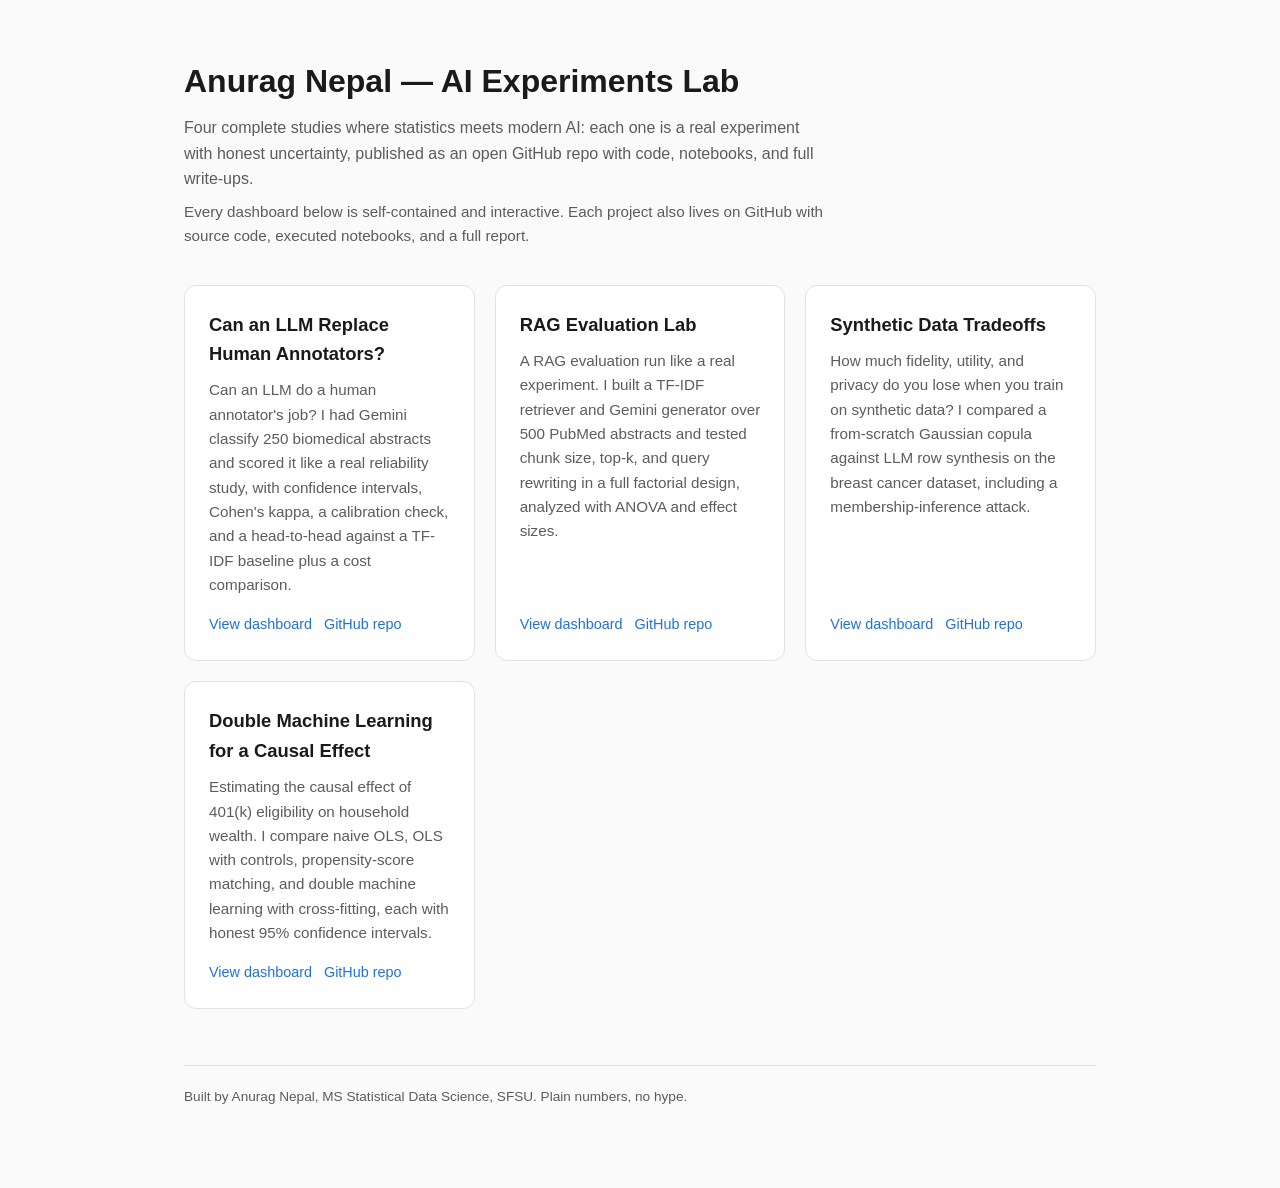
==== index.html @ 84e2f19e "AI experiments lab: index page + 4 dashboard pages" ====
<!DOCTYPE html>
<html lang="en">
<head>
<meta charset="utf-8">
<meta name="viewport" content="width=device-width, initial-scale=1">
<title>Anurag Nepal — AI Experiments Lab</title>
<meta name="description" content="Four hands-on AI and statistics projects by Anurag Nepal: LLM annotator reliability, RAG evaluation, synthetic data tradeoffs, and double machine learning for causal inference.">
<style>
  :root { --ink: #1a1a1a; --muted: #5c5c5c; --line: #e2e2e2; --accent: #1f6feb; --bg: #fafafa; }
  * { box-sizing: border-box; }
  body { font-family: -apple-system, "Segoe UI", Roboto, Helvetica, Arial, sans-serif; color: var(--ink); background: var(--bg); margin: 0; line-height: 1.6; }
  .wrap { max-width: 960px; margin: 0 auto; padding: 56px 24px 80px; }
  header h1 { font-size: 2rem; margin: 0 0 8px; }
  header p { color: var(--muted); max-width: 640px; margin: 0 0 8px; }
  header .note { font-size: 0.95rem; }
  .grid { display: grid; grid-template-columns: repeat(auto-fit, minmax(280px, 1fr)); gap: 20px; margin-top: 36px; }
  .card { background: #fff; border: 1px solid var(--line); border-radius: 12px; padding: 24px; display: flex; flex-direction: column; }
  .card h2 { font-size: 1.15rem; margin: 0 0 10px; }
  .card h2 a { color: var(--ink); text-decoration: none; }
  .card h2 a:hover { color: var(--accent); }
  .card p { color: var(--muted); font-size: 0.95rem; margin: 0 0 16px; flex: 1; }
  .links { display: flex; gap: 12px; font-size: 0.9rem; }
  .links a { color: var(--accent); text-decoration: none; }
  .links a:hover { text-decoration: underline; }
  footer { margin-top: 56px; color: var(--muted); font-size: 0.85rem; border-top: 1px solid var(--line); padding-top: 20px; }
</style>
</head>
<body>
<div class="wrap">
  <header>
    <h1>Anurag Nepal — AI Experiments Lab</h1>
    <p>Four complete studies where statistics meets modern AI: each one is a real experiment with honest uncertainty, published as an open GitHub repo with code, notebooks, and full write-ups.</p>
    <p class="note">Every dashboard below is self-contained and interactive. Each project also lives on GitHub with source code, executed notebooks, and a full report.</p>
  </header>

  <div class="grid">
    <div class="card">
      <h2><a href="/llm-annotator-reliability">Can an LLM Replace Human Annotators?</a></h2>
      <p>Can an LLM do a human annotator's job? I had Gemini classify 250 biomedical abstracts and scored it like a real reliability study, with confidence intervals, Cohen's kappa, a calibration check, and a head-to-head against a TF-IDF baseline plus a cost comparison.</p>
      <div class="links">
        <a href="/llm-annotator-reliability">View dashboard</a>
        <a href="https://github.com/nepalanurag/llm-annotator-reliability">GitHub repo</a>
      </div>
    </div>

    <div class="card">
      <h2><a href="/rag-eval-lab">RAG Evaluation Lab</a></h2>
      <p>A RAG evaluation run like a real experiment. I built a TF-IDF retriever and Gemini generator over 500 PubMed abstracts and tested chunk size, top-k, and query rewriting in a full factorial design, analyzed with ANOVA and effect sizes.</p>
      <div class="links">
        <a href="/rag-eval-lab">View dashboard</a>
        <a href="https://github.com/nepalanurag/rag-eval-lab">GitHub repo</a>
      </div>
    </div>

    <div class="card">
      <h2><a href="/synthetic-data-tradeoffs">Synthetic Data Tradeoffs</a></h2>
      <p>How much fidelity, utility, and privacy do you lose when you train on synthetic data? I compared a from-scratch Gaussian copula against LLM row synthesis on the breast cancer dataset, including a membership-inference attack.</p>
      <div class="links">
        <a href="/synthetic-data-tradeoffs">View dashboard</a>
        <a href="https://github.com/nepalanurag/synthetic-data-tradeoffs">GitHub repo</a>
      </div>
    </div>

    <div class="card">
      <h2><a href="/causal-double-ml">Double Machine Learning for a Causal Effect</a></h2>
      <p>Estimating the causal effect of 401(k) eligibility on household wealth. I compare naive OLS, OLS with controls, propensity-score matching, and double machine learning with cross-fitting, each with honest 95% confidence intervals.</p>
      <div class="links">
        <a href="/causal-double-ml">View dashboard</a>
        <a href="https://github.com/nepalanurag/causal-double-ml">GitHub repo</a>
      </div>
    </div>
  </div>

  <footer>
    Built by Anurag Nepal, MS Statistical Data Science, SFSU. Plain numbers, no hype.
  </footer>
</div>
</body>
</html>
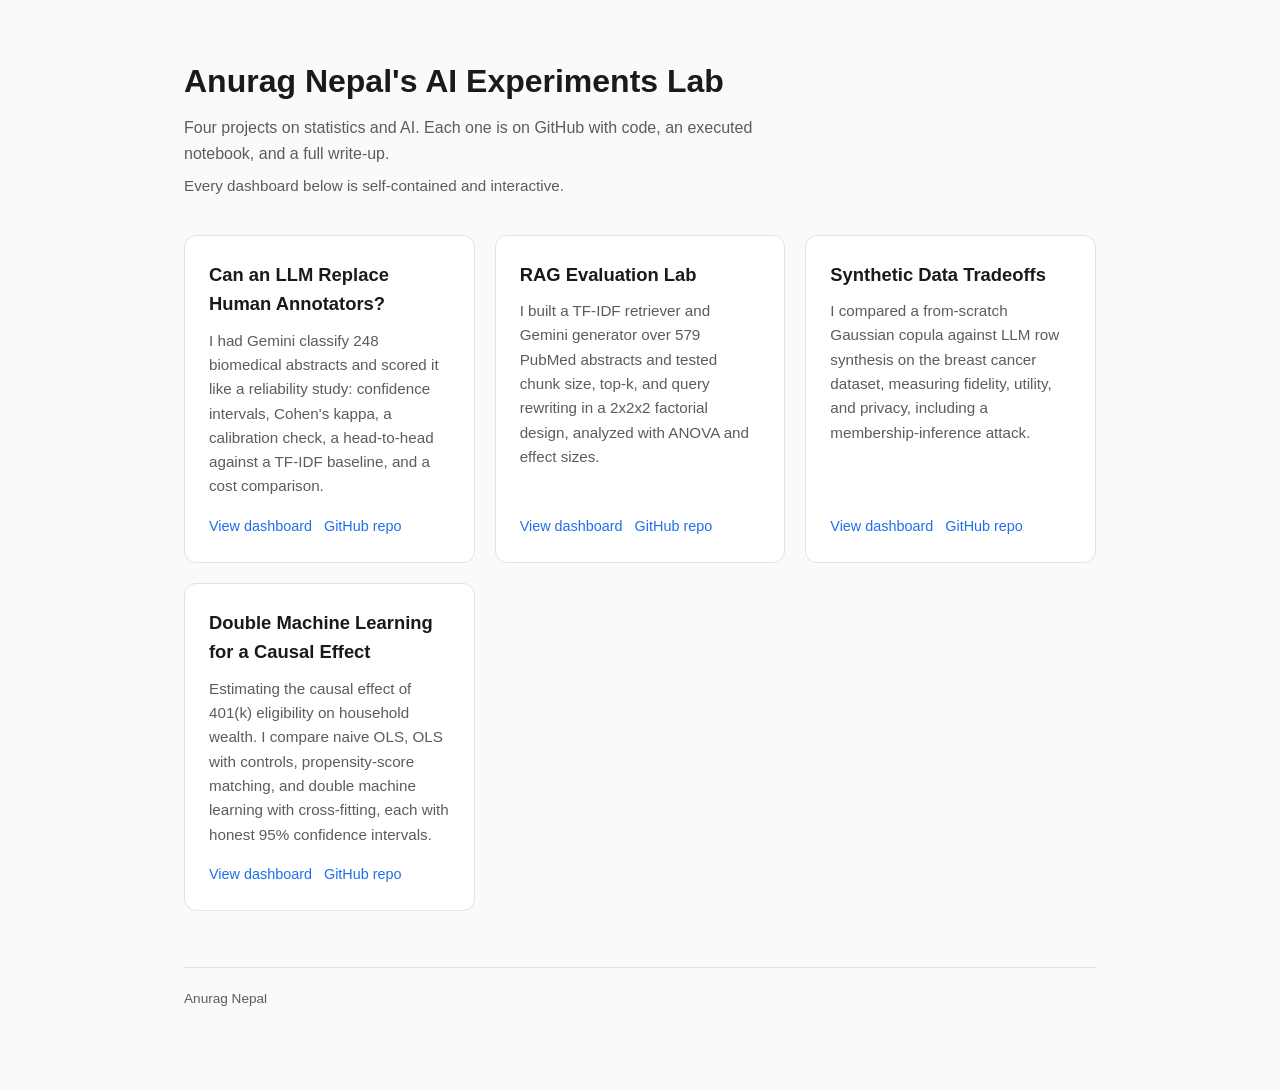
==== commit 600f7592: "Remove AI-sounding copy: plain footer, no em dashes, exact numbers" ====
--- a/index.html
+++ b/index.html
@@ -3,7 +3,7 @@
 <head>
 <meta charset="utf-8">
 <meta name="viewport" content="width=device-width, initial-scale=1">
-<title>Anurag Nepal — AI Experiments Lab</title>
+<title>Anurag Nepal's AI Experiments Lab</title>
 <meta name="description" content="Four hands-on AI and statistics projects by Anurag Nepal: LLM annotator reliability, RAG evaluation, synthetic data tradeoffs, and double machine learning for causal inference.">
 <style>
   :root { --ink: #1a1a1a; --muted: #5c5c5c; --line: #e2e2e2; --accent: #1f6feb; --bg: #fafafa; }
@@ -28,15 +28,15 @@
 <body>
 <div class="wrap">
   <header>
-    <h1>Anurag Nepal — AI Experiments Lab</h1>
-    <p>Four complete studies where statistics meets modern AI: each one is a real experiment with honest uncertainty, published as an open GitHub repo with code, notebooks, and full write-ups.</p>
-    <p class="note">Every dashboard below is self-contained and interactive. Each project also lives on GitHub with source code, executed notebooks, and a full report.</p>
+    <h1>Anurag Nepal's AI Experiments Lab</h1>
+    <p>Four projects on statistics and AI. Each one is on GitHub with code, an executed notebook, and a full write-up.</p>
+    <p class="note">Every dashboard below is self-contained and interactive.</p>
   </header>
 
   <div class="grid">
     <div class="card">
       <h2><a href="/llm-annotator-reliability">Can an LLM Replace Human Annotators?</a></h2>
-      <p>Can an LLM do a human annotator's job? I had Gemini classify 250 biomedical abstracts and scored it like a real reliability study, with confidence intervals, Cohen's kappa, a calibration check, and a head-to-head against a TF-IDF baseline plus a cost comparison.</p>
+      <p>I had Gemini classify 248 biomedical abstracts and scored it like a reliability study: confidence intervals, Cohen's kappa, a calibration check, a head-to-head against a TF-IDF baseline, and a cost comparison.</p>
       <div class="links">
         <a href="/llm-annotator-reliability">View dashboard</a>
         <a href="https://github.com/nepalanurag/llm-annotator-reliability">GitHub repo</a>
@@ -45,7 +45,7 @@
 
     <div class="card">
       <h2><a href="/rag-eval-lab">RAG Evaluation Lab</a></h2>
-      <p>A RAG evaluation run like a real experiment. I built a TF-IDF retriever and Gemini generator over 500 PubMed abstracts and tested chunk size, top-k, and query rewriting in a full factorial design, analyzed with ANOVA and effect sizes.</p>
+      <p>I built a TF-IDF retriever and Gemini generator over 579 PubMed abstracts and tested chunk size, top-k, and query rewriting in a 2x2x2 factorial design, analyzed with ANOVA and effect sizes.</p>
       <div class="links">
         <a href="/rag-eval-lab">View dashboard</a>
         <a href="https://github.com/nepalanurag/rag-eval-lab">GitHub repo</a>
@@ -54,7 +54,7 @@
 
     <div class="card">
       <h2><a href="/synthetic-data-tradeoffs">Synthetic Data Tradeoffs</a></h2>
-      <p>How much fidelity, utility, and privacy do you lose when you train on synthetic data? I compared a from-scratch Gaussian copula against LLM row synthesis on the breast cancer dataset, including a membership-inference attack.</p>
+      <p>I compared a from-scratch Gaussian copula against LLM row synthesis on the breast cancer dataset, measuring fidelity, utility, and privacy, including a membership-inference attack.</p>
       <div class="links">
         <a href="/synthetic-data-tradeoffs">View dashboard</a>
         <a href="https://github.com/nepalanurag/synthetic-data-tradeoffs">GitHub repo</a>
@@ -72,7 +72,7 @@
   </div>
 
   <footer>
-    Built by Anurag Nepal, MS Statistical Data Science, SFSU. Plain numbers, no hype.
+    Anurag Nepal
   </footer>
 </div>
 </body>
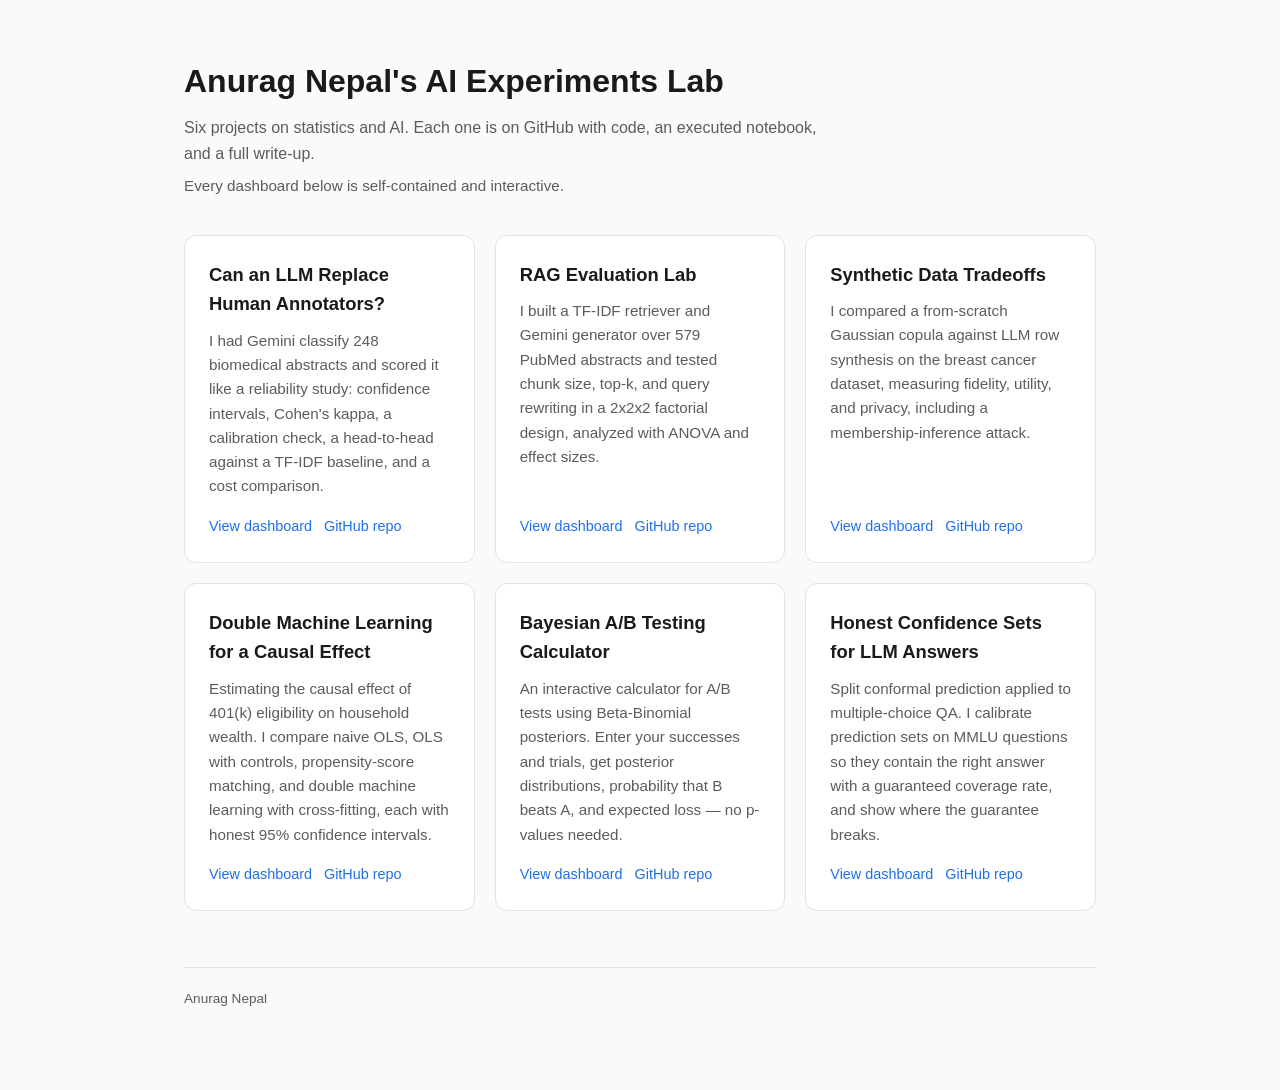
==== commit a3921cfc: "Add bayes-ab-testing and conformal-llm dashboards" ====
--- a/index.html
+++ b/index.html
@@ -4,7 +4,7 @@
 <meta charset="utf-8">
 <meta name="viewport" content="width=device-width, initial-scale=1">
 <title>Anurag Nepal's AI Experiments Lab</title>
-<meta name="description" content="Four hands-on AI and statistics projects by Anurag Nepal: LLM annotator reliability, RAG evaluation, synthetic data tradeoffs, and double machine learning for causal inference.">
+<meta name="description" content="Six hands-on AI and statistics projects by Anurag Nepal: LLM annotator reliability, RAG evaluation, synthetic data tradeoffs, double machine learning, Bayesian A/B testing, and conformal prediction for LLMs.">
 <style>
   :root { --ink: #1a1a1a; --muted: #5c5c5c; --line: #e2e2e2; --accent: #1f6feb; --bg: #fafafa; }
   * { box-sizing: border-box; }
@@ -29,7 +29,7 @@
 <div class="wrap">
   <header>
     <h1>Anurag Nepal's AI Experiments Lab</h1>
-    <p>Four projects on statistics and AI. Each one is on GitHub with code, an executed notebook, and a full write-up.</p>
+    <p>Six projects on statistics and AI. Each one is on GitHub with code, an executed notebook, and a full write-up.</p>
     <p class="note">Every dashboard below is self-contained and interactive.</p>
   </header>
 
@@ -69,6 +69,24 @@
         <a href="https://github.com/nepalanurag/causal-double-ml">GitHub repo</a>
       </div>
     </div>
+
+    <div class="card">
+      <h2><a href="/bayes-ab-testing">Bayesian A/B Testing Calculator</a></h2>
+      <p>An interactive calculator for A/B tests using Beta-Binomial posteriors. Enter your successes and trials, get posterior distributions, probability that B beats A, and expected loss — no p-values needed.</p>
+      <div class="links">
+        <a href="/bayes-ab-testing">View dashboard</a>
+        <a href="https://github.com/nepalanurag/bayes-ab-testing">GitHub repo</a>
+      </div>
+    </div>
+
+    <div class="card">
+      <h2><a href="/conformal-llm">Honest Confidence Sets for LLM Answers</a></h2>
+      <p>Split conformal prediction applied to multiple-choice QA. I calibrate prediction sets on MMLU questions so they contain the right answer with a guaranteed coverage rate, and show where the guarantee breaks.</p>
+      <div class="links">
+        <a href="/conformal-llm">View dashboard</a>
+        <a href="https://github.com/nepalanurag/conformal-llm">GitHub repo</a>
+      </div>
+    </div>
   </div>
 
   <footer>
